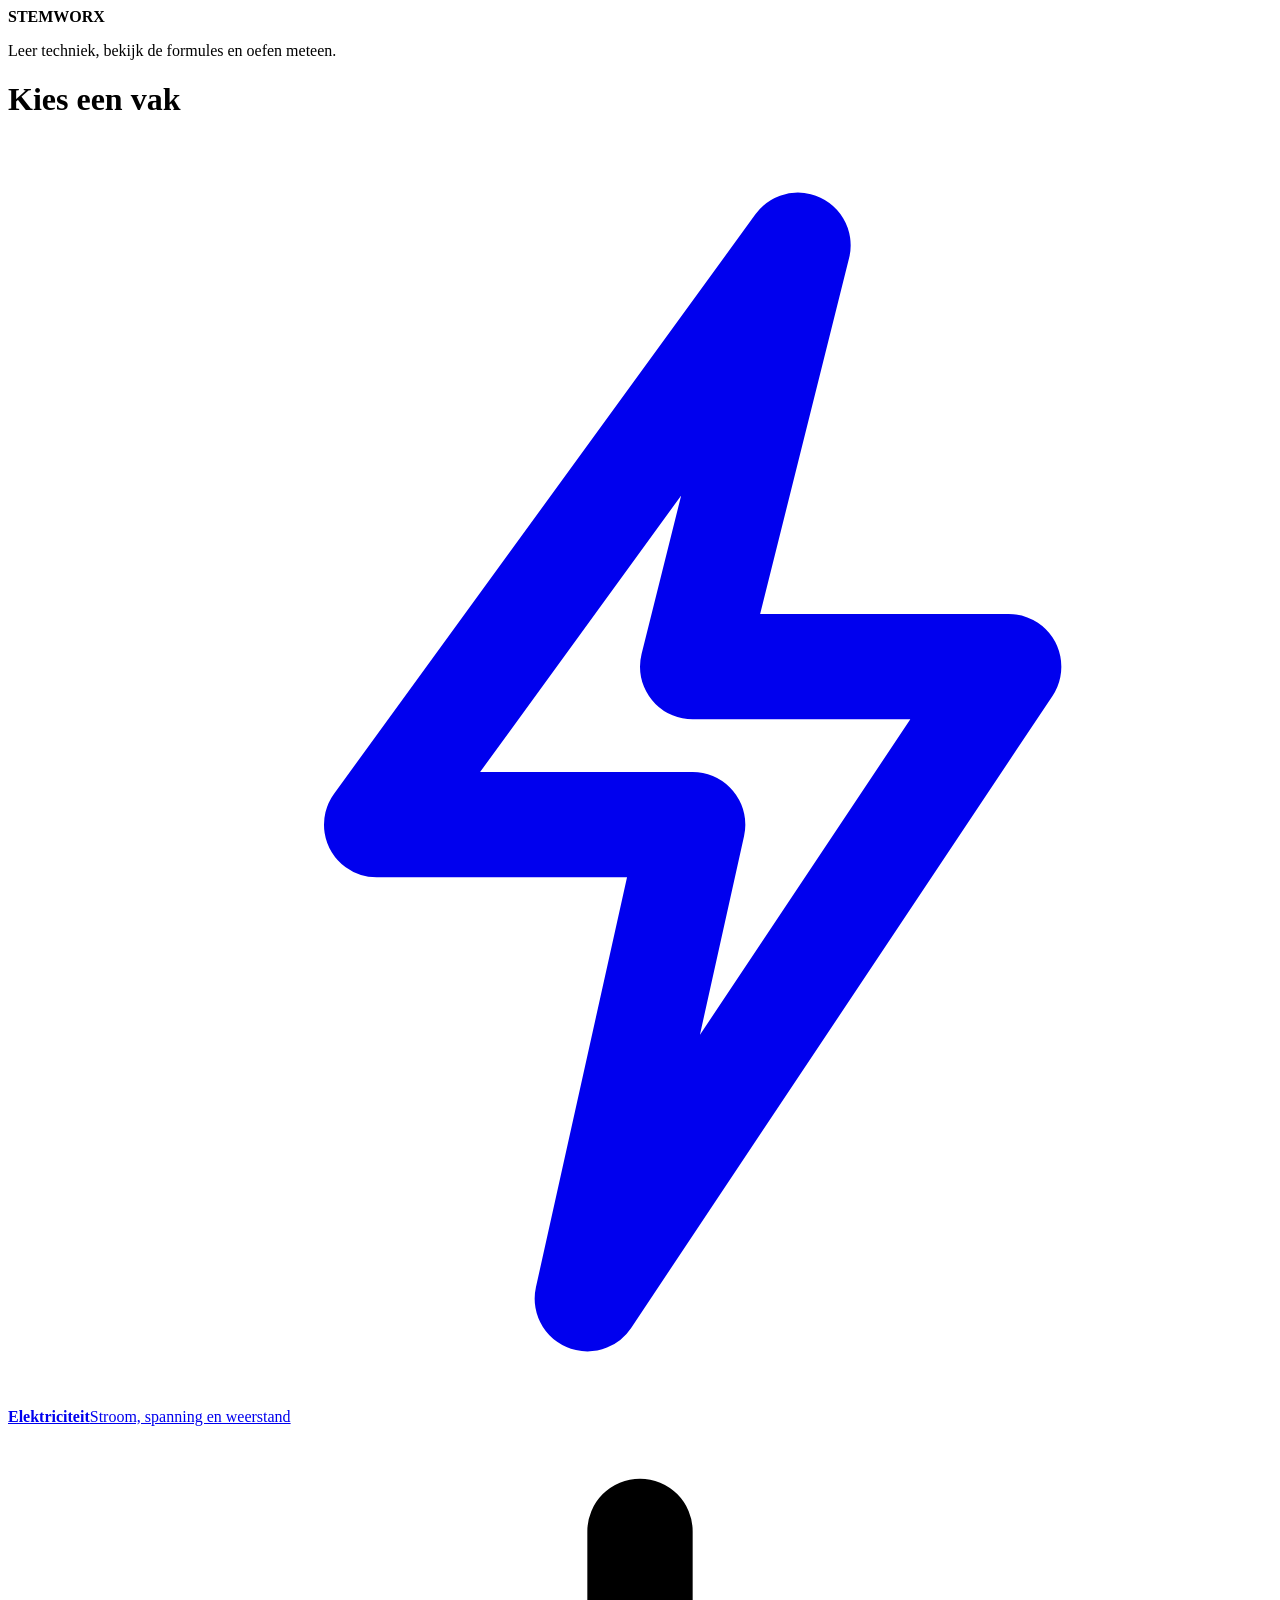
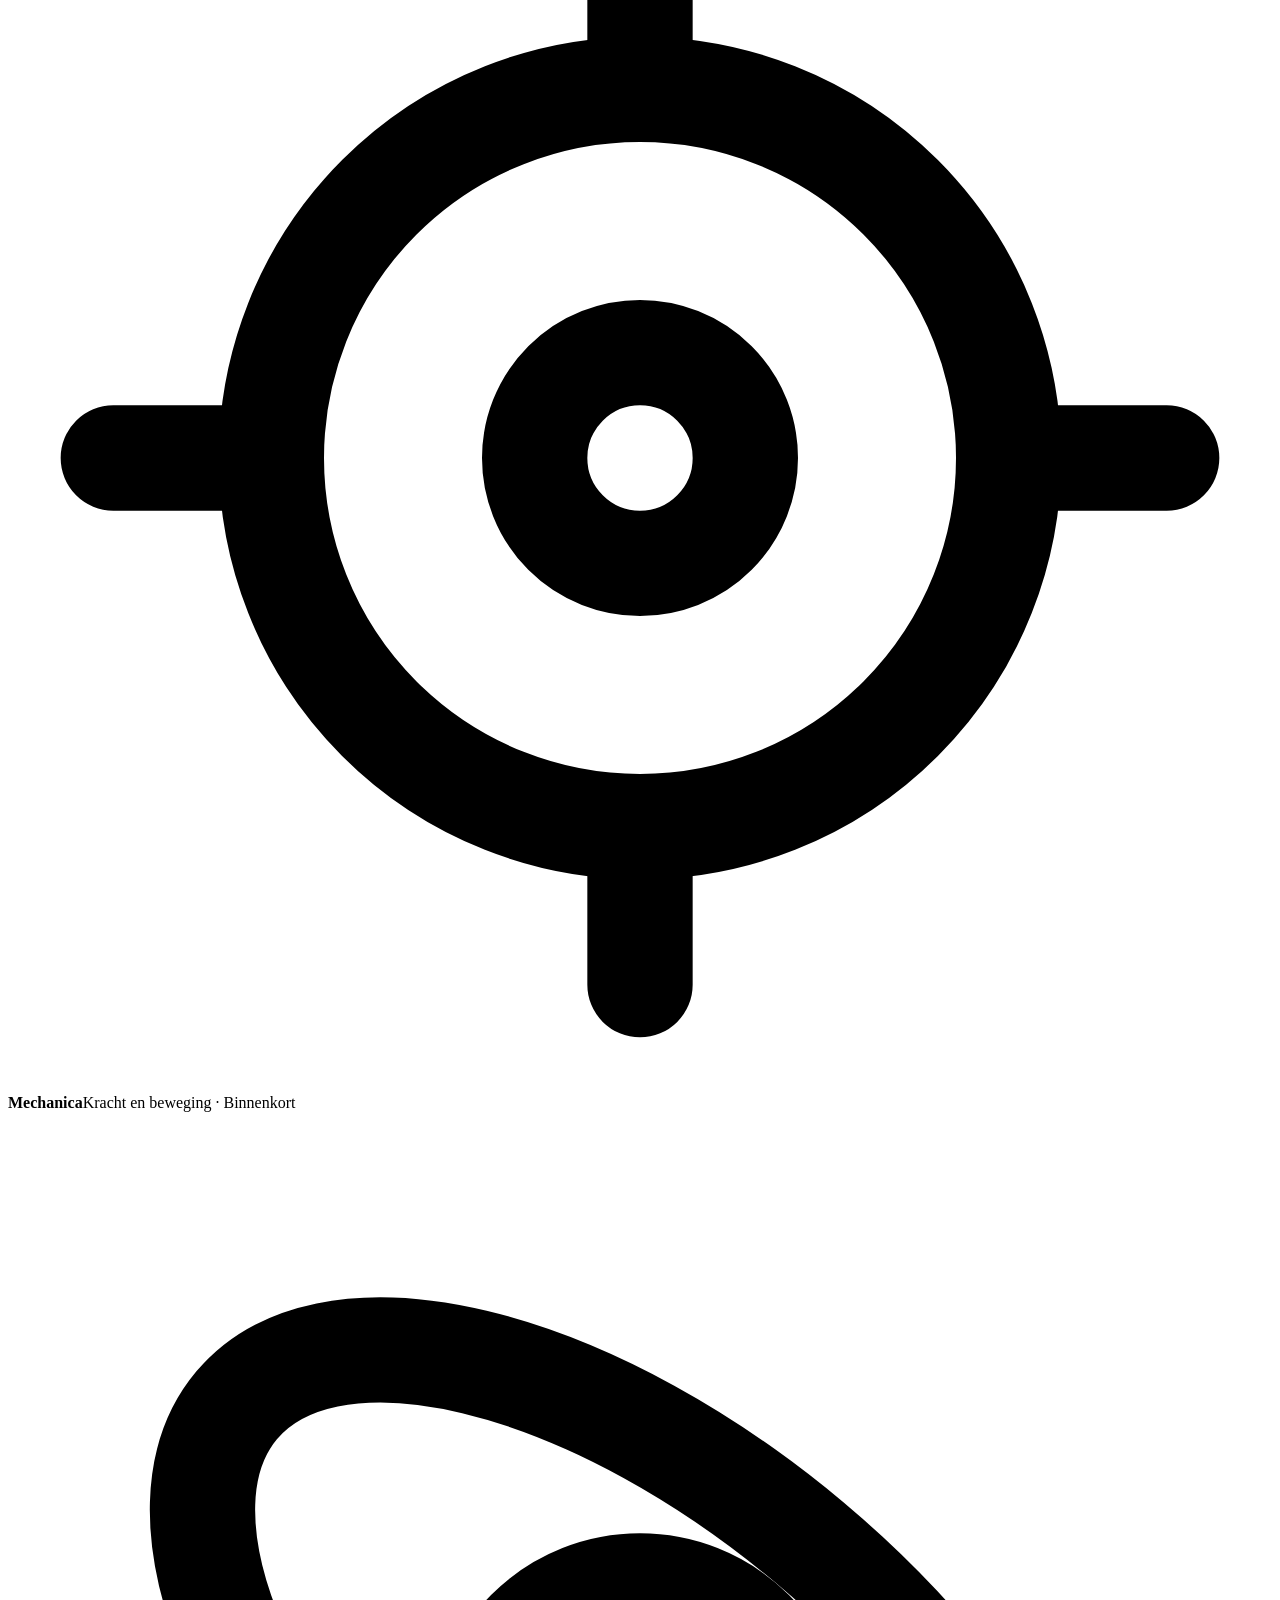
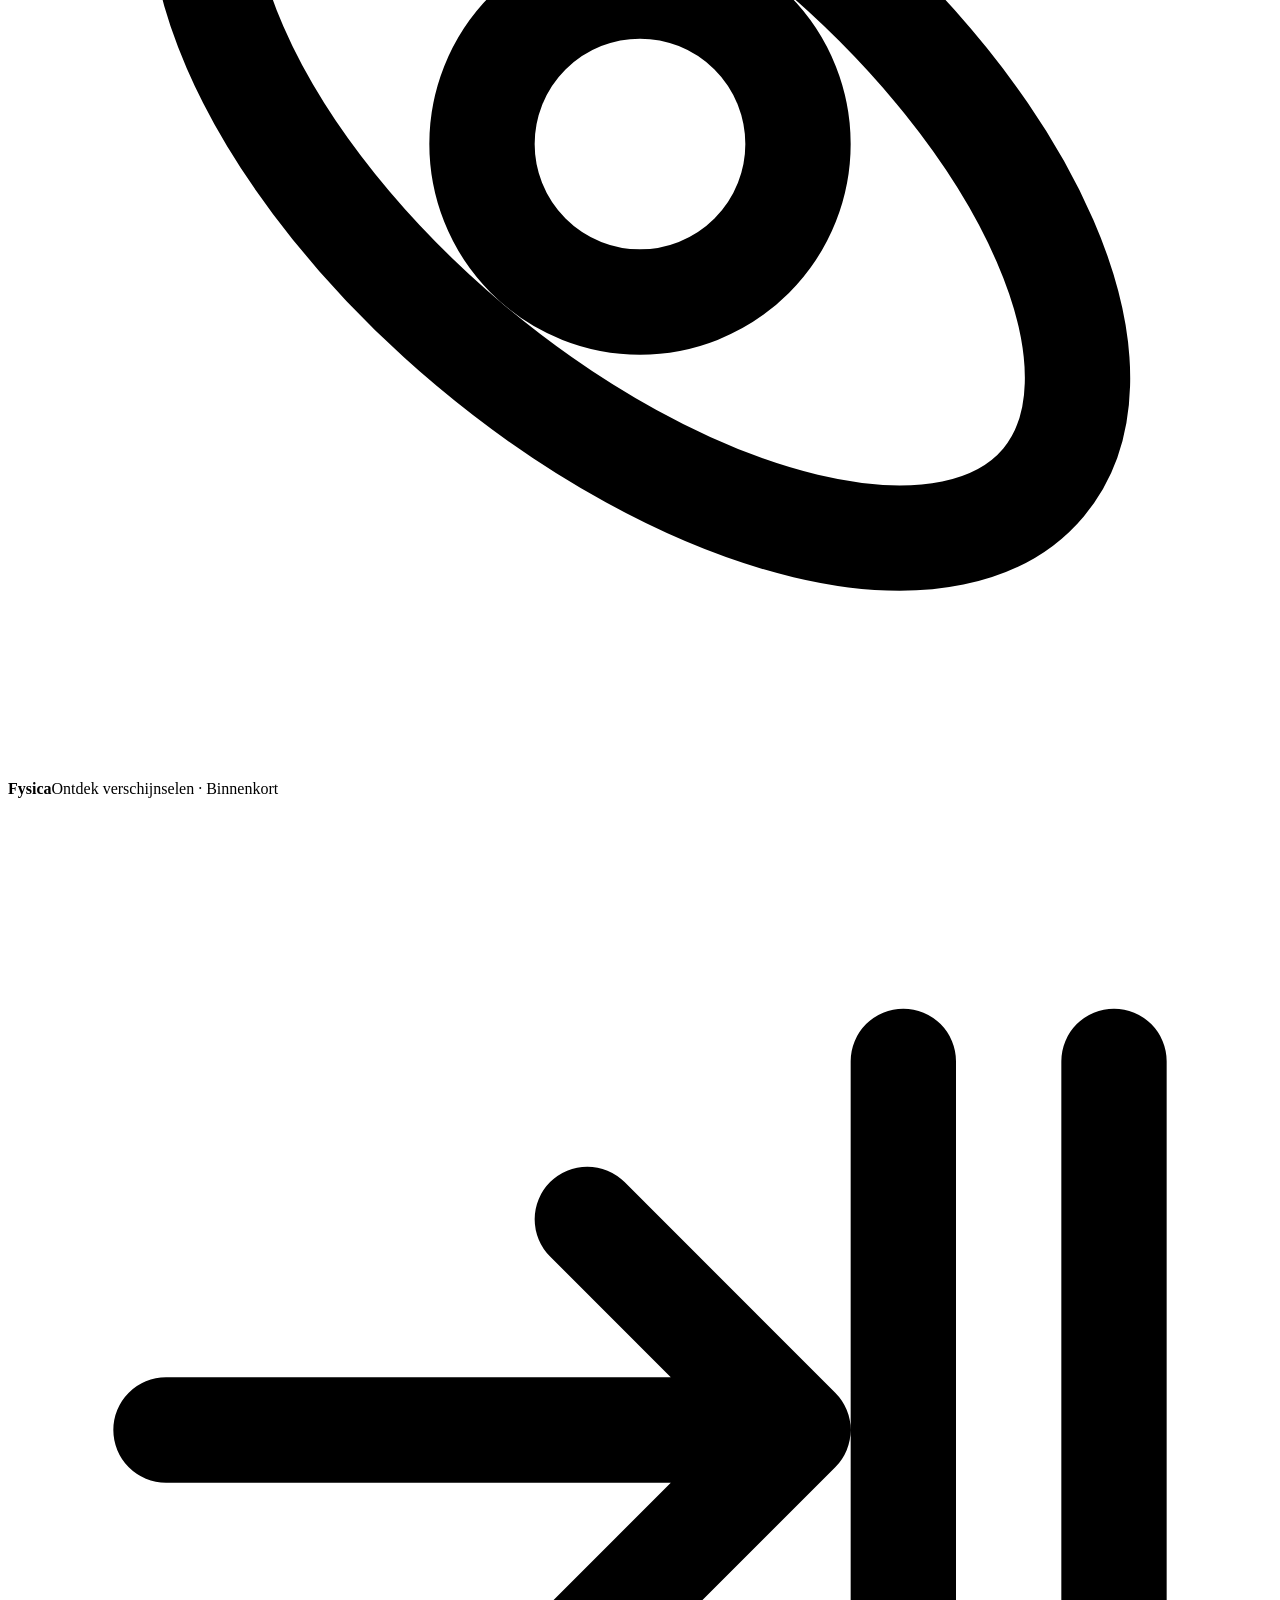
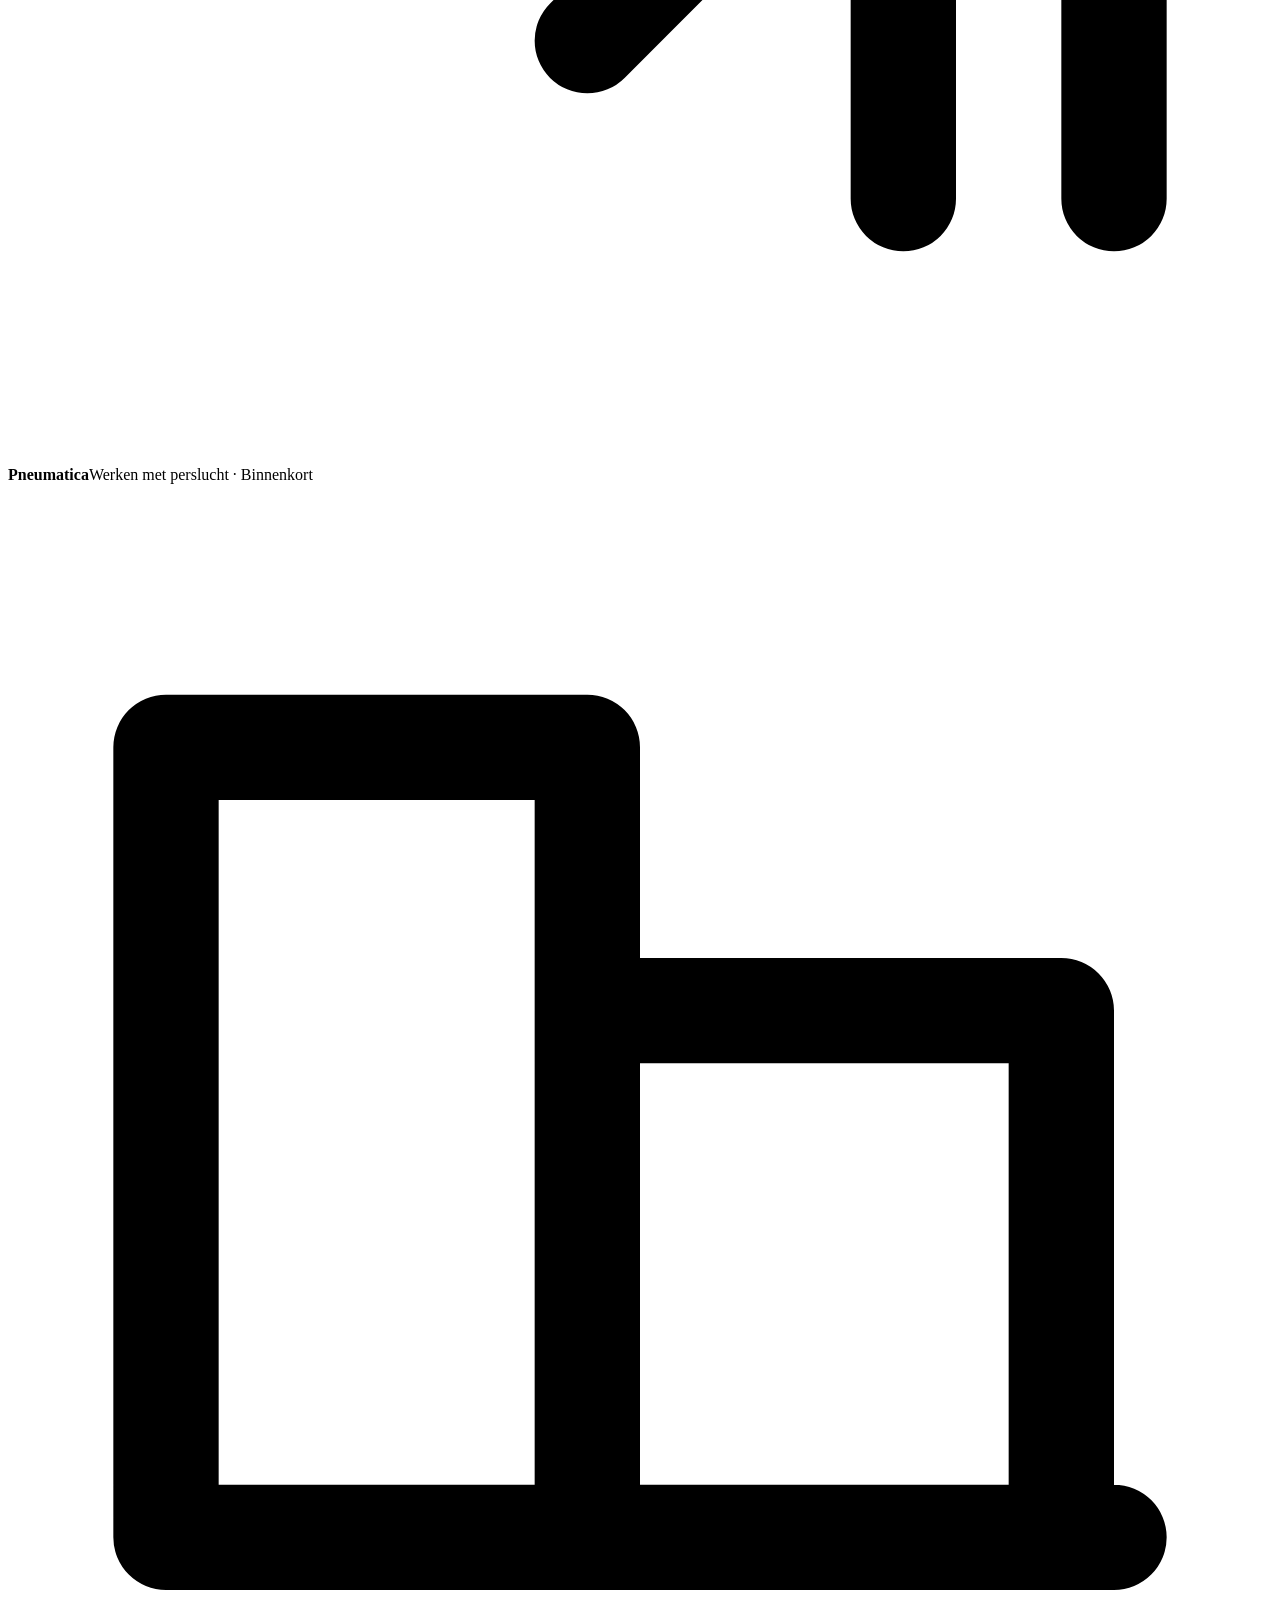
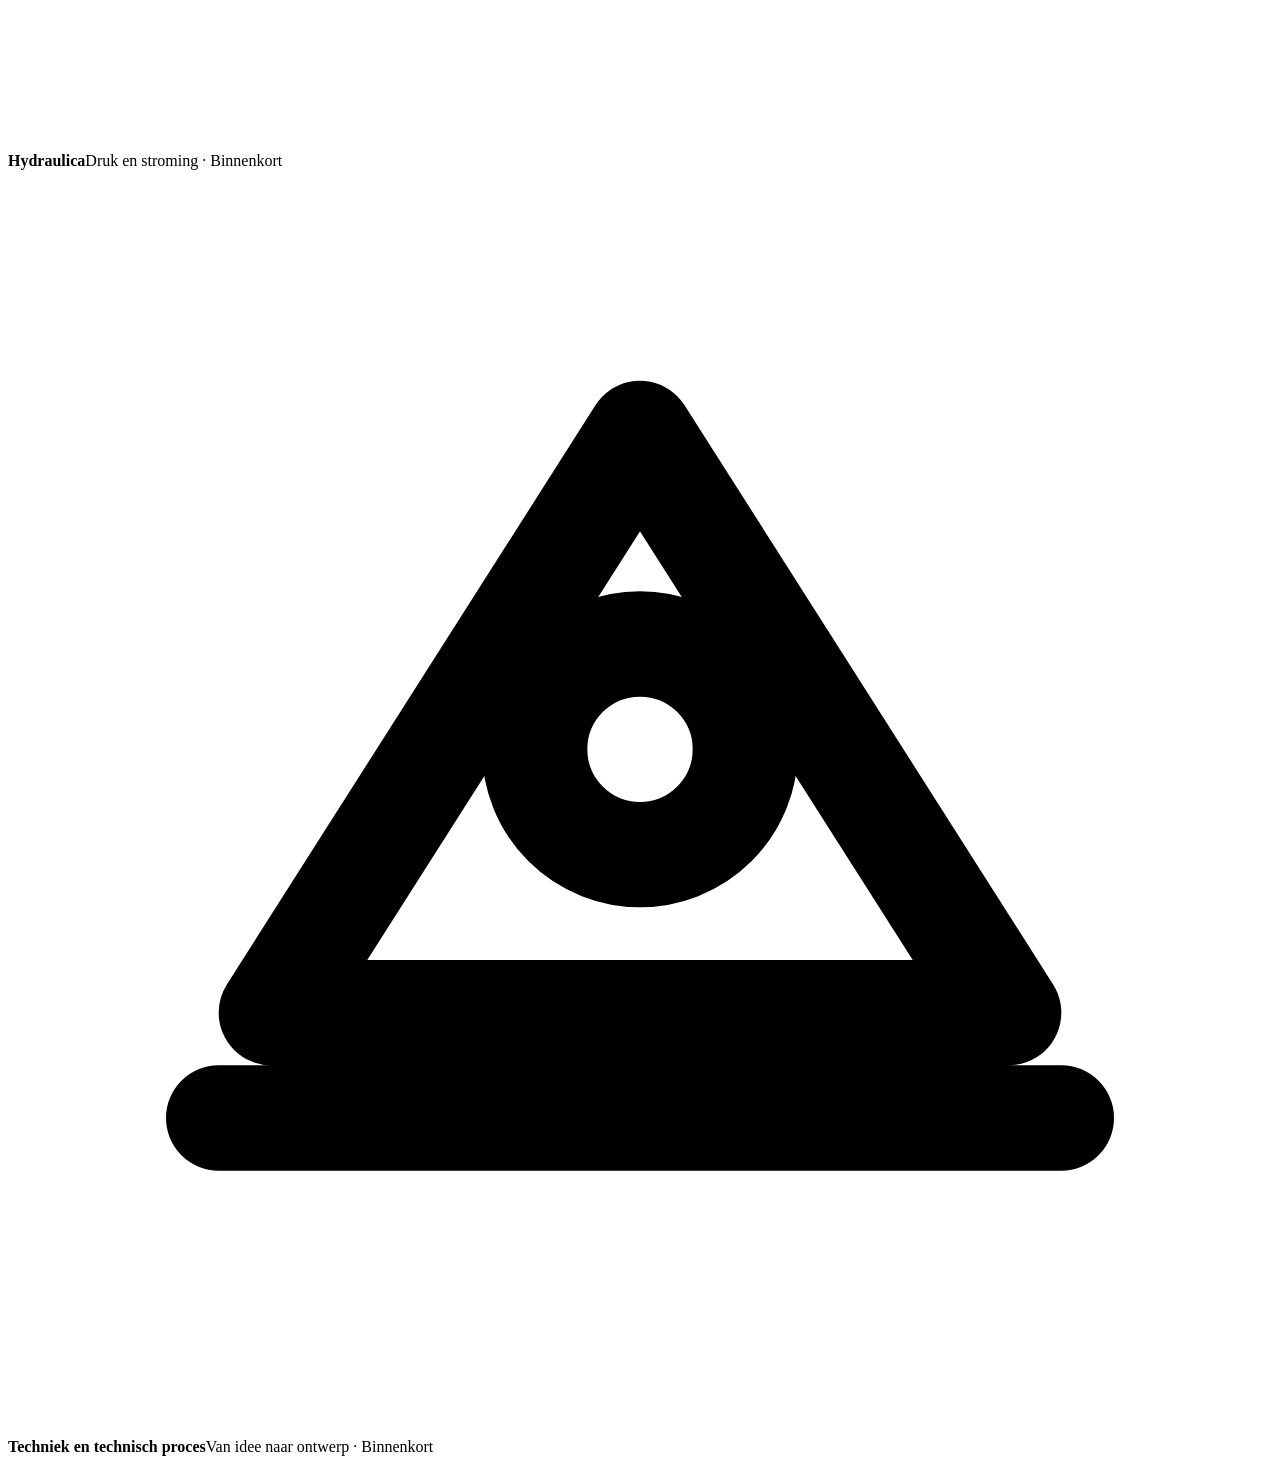
==== index.html @ bd9b041b "Add files via upload" ====
<!doctype html><html lang="nl"><head><meta charset="utf-8"><meta name="viewport" content="width=device-width,initial-scale=1"><title>STEMWORX | Leer techniek</title><link rel="stylesheet" href="assets/style.css"></head><body><header><div class="wrap"><strong class="brand">STEMWORX</strong><p>Leer techniek, bekijk de formules en oefen meteen.</p></div></header><main class="wrap"><h1>Kies een vak</h1><div class="tiles"><a class="tile electric" href="elektriciteit/index.html"><span class="icon" aria-hidden="true"><svg viewBox="0 0 24 24" fill="none" stroke="currentColor" stroke-width="2" stroke-linecap="round" stroke-linejoin="round"><path d="M15 2 7 13h6l-2 9 8-12h-6z"/></svg></span><strong>Elektriciteit</strong><span>Stroom, spanning en weerstand</span></a><div class="tile mechanical planned"><span class="icon" aria-hidden="true"><svg viewBox="0 0 24 24" fill="none" stroke="currentColor" stroke-width="2" stroke-linecap="round" stroke-linejoin="round"><circle cx="12" cy="12" r="7"/><circle cx="12" cy="12" r="2"/><path d="M12 2v3m0 14v3M2 12h3m14 0h3"/></svg></span><strong>Mechanica</strong><span>Kracht en beweging · Binnenkort</span></div><div class="tile physics planned"><span class="icon" aria-hidden="true"><svg viewBox="0 0 24 24" fill="none" stroke="currentColor" stroke-width="2" stroke-linecap="round" stroke-linejoin="round"><circle cx="12" cy="12" r="3"/><ellipse cx="12" cy="12" rx="10" ry="5" transform="rotate(40 12 12)"/></svg></span><strong>Fysica</strong><span>Ontdek verschijnselen · Binnenkort</span></div><div class="tile pneumatic planned"><span class="icon" aria-hidden="true"><svg viewBox="0 0 24 24" fill="none" stroke="currentColor" stroke-width="2" stroke-linecap="round" stroke-linejoin="round"><path d="M3 12h12m-4-4 4 4-4 4M17 5v14m4-14v14"/></svg></span><strong>Pneumatica</strong><span>Werken met perslucht · Binnenkort</span></div><div class="tile hydraulic planned"><span class="icon" aria-hidden="true"><svg viewBox="0 0 24 24" fill="none" stroke="currentColor" stroke-width="2" stroke-linecap="round" stroke-linejoin="round"><path d="M3 20V5h8v15M11 10h9v10M3 20h18"/></svg></span><strong>Hydraulica</strong><span>Druk en stroming · Binnenkort</span></div><div class="tile technical planned"><span class="icon" aria-hidden="true"><svg viewBox="0 0 24 24" fill="none" stroke="currentColor" stroke-width="2" stroke-linecap="round" stroke-linejoin="round"><path d="M4 18h16M5 16l7-11 7 11z"/><circle cx="12" cy="11" r="2"/></svg></span><strong>Techniek en technisch proces</strong><span>Van idee naar ontwerp · Binnenkort</span></div></div></main></body></html>
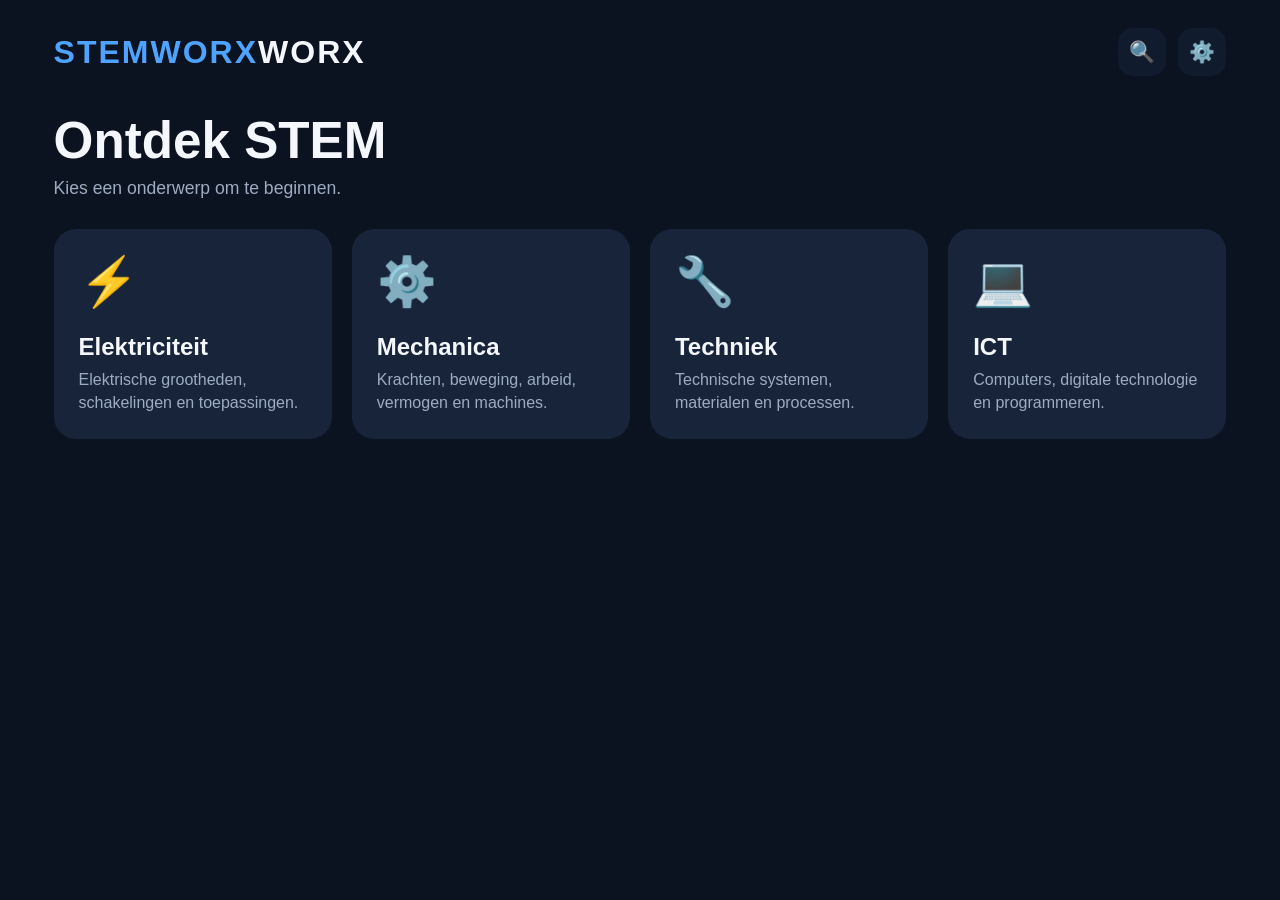
==== commit 24fef63e: "STEMWORX v0.1 - basisstructuur" ====
--- a/index.html
+++ b/index.html
@@ -1 +1,65 @@
-<!doctype html><html lang="nl"><head><meta charset="utf-8"><meta name="viewport" content="width=device-width,initial-scale=1"><title>STEMWORX | Leer techniek</title><link rel="stylesheet" href="assets/style.css"></head><body><header><div class="wrap"><strong class="brand">STEMWORX</strong><p>Leer techniek, bekijk de formules en oefen meteen.</p></div></header><main class="wrap"><h1>Kies een vak</h1><div class="tiles"><a class="tile electric" href="elektriciteit/index.html"><span class="icon" aria-hidden="true"><svg viewBox="0 0 24 24" fill="none" stroke="currentColor" stroke-width="2" stroke-linecap="round" stroke-linejoin="round"><path d="M15 2 7 13h6l-2 9 8-12h-6z"/></svg></span><strong>Elektriciteit</strong><span>Stroom, spanning en weerstand</span></a><div class="tile mechanical planned"><span class="icon" aria-hidden="true"><svg viewBox="0 0 24 24" fill="none" stroke="currentColor" stroke-width="2" stroke-linecap="round" stroke-linejoin="round"><circle cx="12" cy="12" r="7"/><circle cx="12" cy="12" r="2"/><path d="M12 2v3m0 14v3M2 12h3m14 0h3"/></svg></span><strong>Mechanica</strong><span>Kracht en beweging · Binnenkort</span></div><div class="tile physics planned"><span class="icon" aria-hidden="true"><svg viewBox="0 0 24 24" fill="none" stroke="currentColor" stroke-width="2" stroke-linecap="round" stroke-linejoin="round"><circle cx="12" cy="12" r="3"/><ellipse cx="12" cy="12" rx="10" ry="5" transform="rotate(40 12 12)"/></svg></span><strong>Fysica</strong><span>Ontdek verschijnselen · Binnenkort</span></div><div class="tile pneumatic planned"><span class="icon" aria-hidden="true"><svg viewBox="0 0 24 24" fill="none" stroke="currentColor" stroke-width="2" stroke-linecap="round" stroke-linejoin="round"><path d="M3 12h12m-4-4 4 4-4 4M17 5v14m4-14v14"/></svg></span><strong>Pneumatica</strong><span>Werken met perslucht · Binnenkort</span></div><div class="tile hydraulic planned"><span class="icon" aria-hidden="true"><svg viewBox="0 0 24 24" fill="none" stroke="currentColor" stroke-width="2" stroke-linecap="round" stroke-linejoin="round"><path d="M3 20V5h8v15M11 10h9v10M3 20h18"/></svg></span><strong>Hydraulica</strong><span>Druk en stroming · Binnenkort</span></div><div class="tile technical planned"><span class="icon" aria-hidden="true"><svg viewBox="0 0 24 24" fill="none" stroke="currentColor" stroke-width="2" stroke-linecap="round" stroke-linejoin="round"><path d="M4 18h16M5 16l7-11 7 11z"/><circle cx="12" cy="11" r="2"/></svg></span><strong>Techniek en technisch proces</strong><span>Van idee naar ontwerp · Binnenkort</span></div></div></main></body></html>
+<!DOCTYPE html>
+<html lang="nl">
+<head>
+    <meta charset="UTF-8">
+
+    <meta
+        name="viewport"
+        content="width=device-width, initial-scale=1.0"
+    >
+
+    <title>STEMWORX</title>
+
+    <link
+        rel="stylesheet"
+        href="./assets/css/stemworx.css"
+    >
+</head>
+
+<body>
+
+    <main class="app">
+
+        <header class="topbar">
+
+            <div class="logo">
+                <span id="app-name">STEM</span>WORX
+            </div>
+
+            <div class="top-actions">
+                <button class="icon-button" title="Zoeken">
+                    🔍
+                </button>
+
+                <button class="icon-button" title="Instellingen">
+                    ⚙️
+                </button>
+            </div>
+
+        </header>
+
+
+        <section class="hero">
+
+            <h1>Ontdek STEM</h1>
+
+            <p>
+                Kies een onderwerp om te beginnen.
+            </p>
+
+        </section>
+
+
+        <section
+            id="tile-grid"
+            class="tile-grid"
+        >
+        </section>
+
+    </main>
+
+
+    <script src="./assets/js/stemworx.js"></script>
+
+</body>
+</html>
--- a/assets/css/stemworx.css
+++ b/assets/css/stemworx.css
@@ -0,0 +1,127 @@
+:root {
+    --bg: #0b1220;
+    --panel: #111b2e;
+    --card: #18243a;
+    --card-hover: #223451;
+    --text: #f4f7fb;
+    --muted: #9eacc1;
+    --accent: #4da3ff;
+    --radius: 22px;
+}
+
+* {
+    box-sizing: border-box;
+}
+
+body {
+    margin: 0;
+    min-height: 100vh;
+    font-family: Arial, Helvetica, sans-serif;
+    background: var(--bg);
+    color: var(--text);
+    display: flex;
+    justify-content: center;
+}
+
+.app {
+    width: min(96vw, 1400px);
+    min-height: 100vh;
+    padding: 28px;
+}
+
+.topbar {
+    display: flex;
+    justify-content: space-between;
+    align-items: center;
+    margin-bottom: 35px;
+}
+
+.logo {
+    font-size: 2rem;
+    font-weight: 800;
+    letter-spacing: 2px;
+}
+
+.logo span {
+    color: var(--accent);
+}
+
+.top-actions {
+    display: flex;
+    gap: 12px;
+}
+
+.icon-button {
+    width: 48px;
+    height: 48px;
+    border: 0;
+    border-radius: 15px;
+    background: var(--panel);
+    color: var(--text);
+    font-size: 1.3rem;
+    cursor: pointer;
+}
+
+.hero {
+    margin-bottom: 30px;
+}
+
+.hero h1 {
+    margin: 0 0 8px;
+    font-size: clamp(2rem, 4vw, 3.4rem);
+}
+
+.hero p {
+    margin: 0;
+    color: var(--muted);
+    font-size: 1.1rem;
+}
+
+.tile-grid {
+    display: grid;
+    grid-template-columns: repeat(auto-fit, minmax(220px, 1fr));
+    gap: 20px;
+}
+
+.tile {
+    min-height: 210px;
+    padding: 25px;
+    border-radius: var(--radius);
+    background: var(--card);
+    cursor: pointer;
+    display: flex;
+    flex-direction: column;
+    justify-content: space-between;
+    transition:
+        transform 0.2s ease,
+        background 0.2s ease;
+}
+
+.tile:hover {
+    transform: translateY(-5px);
+    background: var(--card-hover);
+}
+
+.tile-icon {
+    font-size: 3rem;
+}
+
+.tile h2 {
+    margin: 20px 0 7px;
+}
+
+.tile p {
+    color: var(--muted);
+    margin: 0;
+    line-height: 1.45;
+}
+
+@media (max-width: 600px) {
+    .app {
+        padding: 18px;
+    }
+
+    .tile {
+        min-height: 170px;
+    }
+}
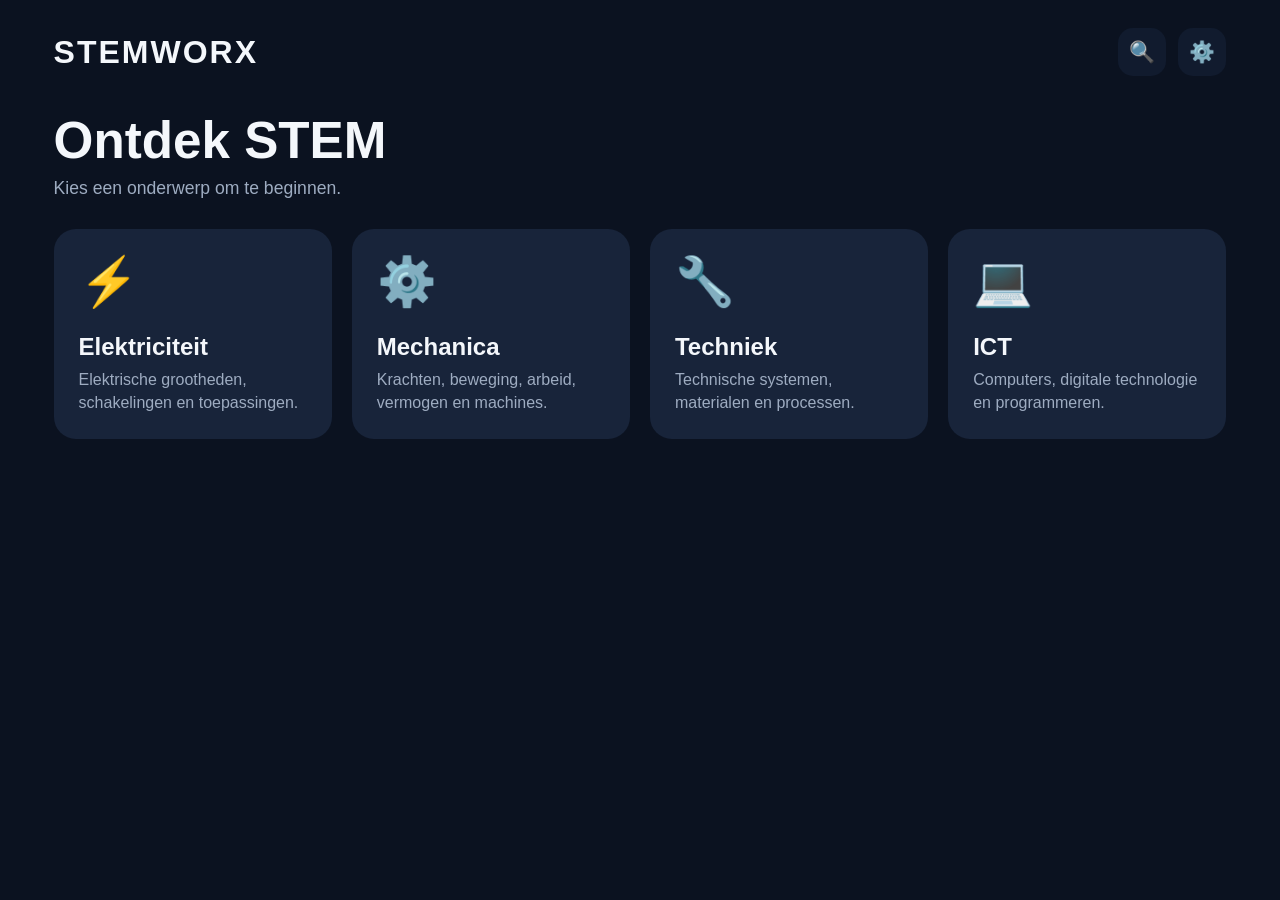
==== commit 655f725a: "Refactor logo div structure in index.html Updated logo structure in header for consistency." ====
--- a/index.html
+++ b/index.html
@@ -22,9 +22,9 @@
 
         <header class="topbar">
 
-            <div class="logo">
-                <span id="app-name">STEM</span>WORX
-            </div>
+            <div class="logo" id="app-name">
+    STEMWORX
+</div>
 
             <div class="top-actions">
                 <button class="icon-button" title="Zoeken">
@@ -62,4 +62,4 @@
     <script src="./assets/js/stemworx.js"></script>
 
 </body>
-</html>+</html>
